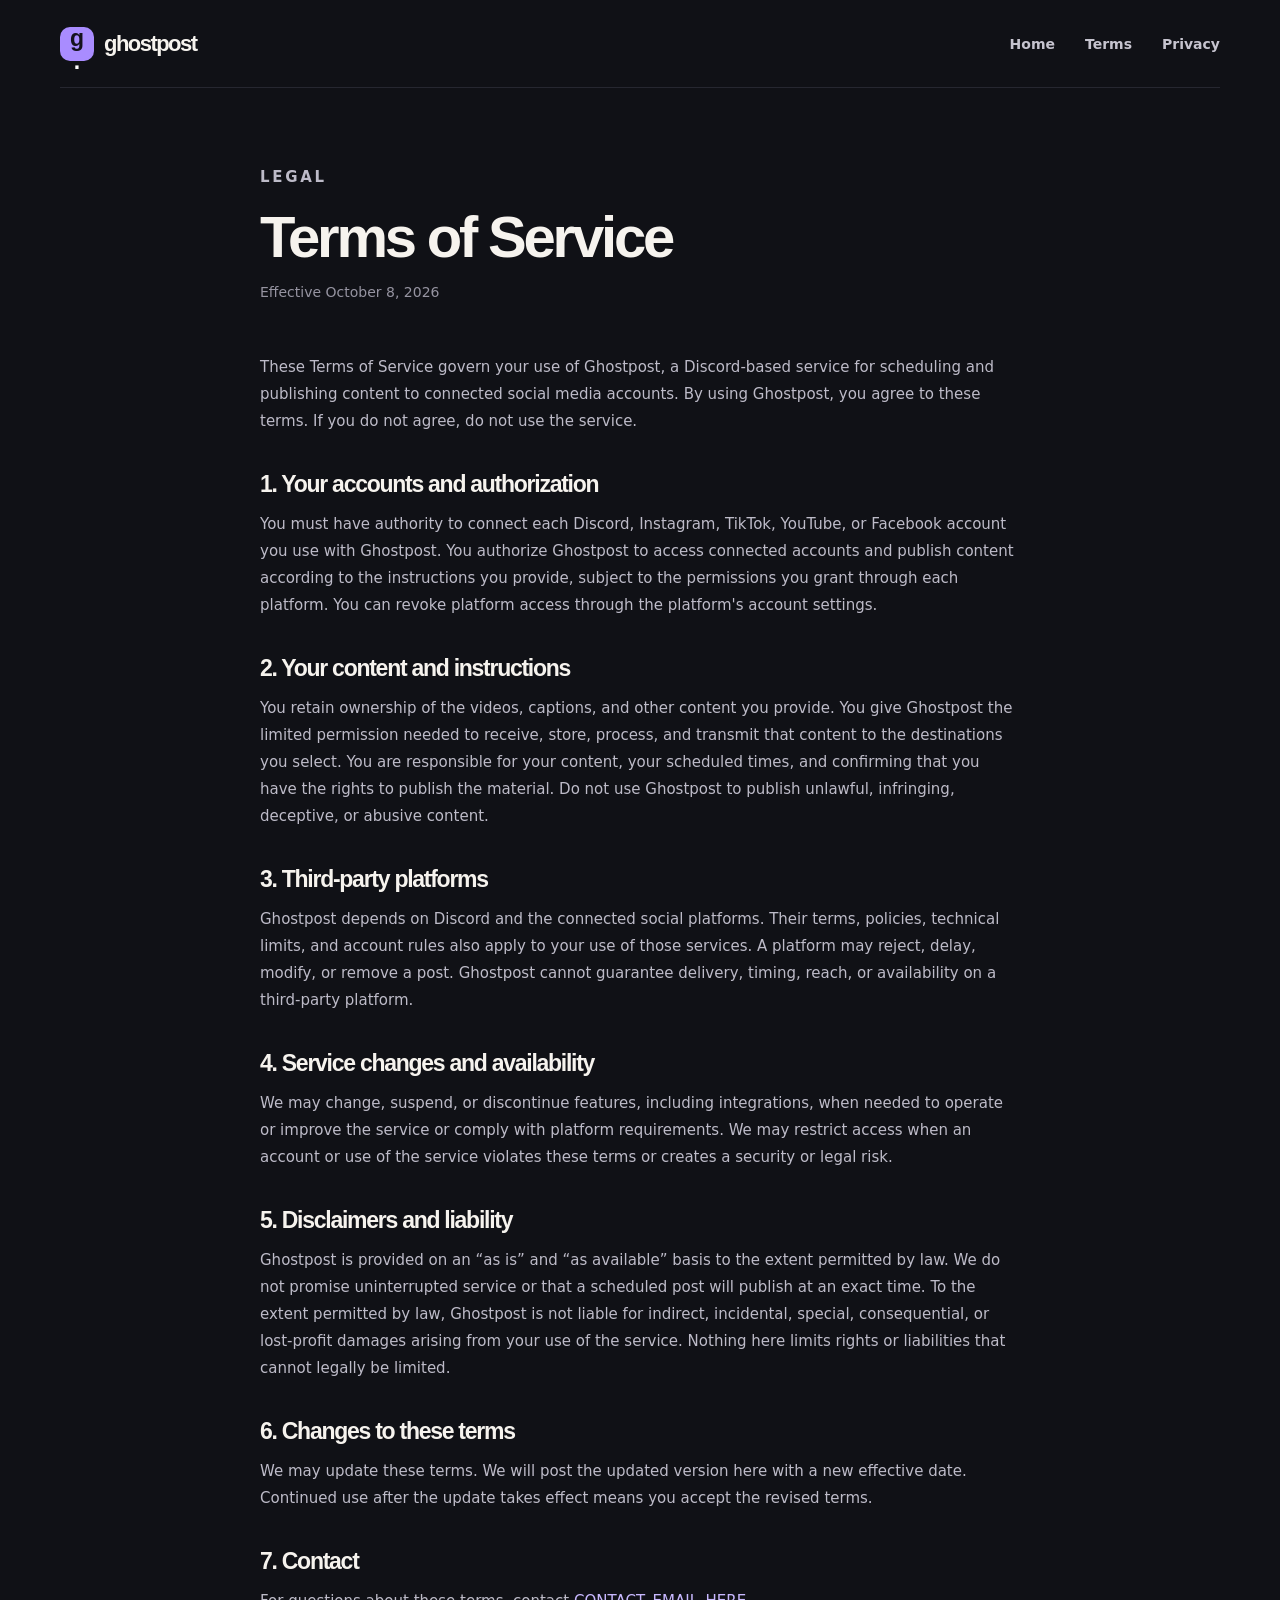
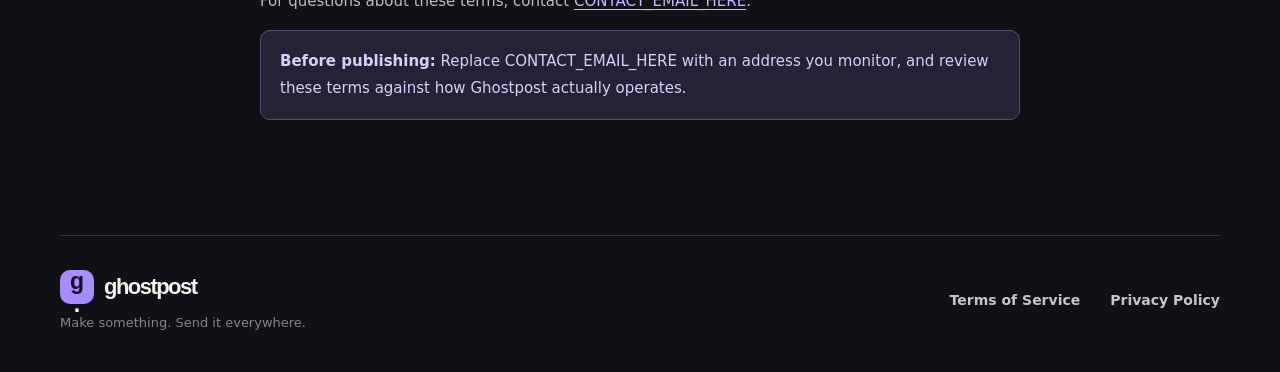
==== terms.html @ 09c100df "init commit" ====
<!doctype html>
<html lang="en">
<head><meta charset="utf-8"><meta name="viewport" content="width=device-width, initial-scale=1"><meta name="theme-color" content="#101116"><meta name="description" content="Ghostpost Terms of Service"><title>Terms of Service — Ghostpost</title><link rel="stylesheet" href="styles.css"></head>
<body><div class="site-shell"><header class="site-header wrap"><a class="brand" href="./" aria-label="Ghostpost home"><span class="brand-mark" aria-hidden="true">g<span>.</span></span><span>ghostpost</span></a><nav aria-label="Main navigation"><a href="./">Home</a><a href="terms.html" aria-current="page">Terms</a><a href="privacy.html">Privacy</a></nav></header>
<main class="legal-main wrap"><p class="eyebrow">LEGAL</p><h1>Terms of Service</h1><p class="updated">Effective October 8, 2026</p>
<p>These Terms of Service govern your use of Ghostpost, a Discord-based service for scheduling and publishing content to connected social media accounts. By using Ghostpost, you agree to these terms. If you do not agree, do not use the service.</p>
<h2>1. Your accounts and authorization</h2><p>You must have authority to connect each Discord, Instagram, TikTok, YouTube, or Facebook account you use with Ghostpost. You authorize Ghostpost to access connected accounts and publish content according to the instructions you provide, subject to the permissions you grant through each platform. You can revoke platform access through the platform's account settings.</p>
<h2>2. Your content and instructions</h2><p>You retain ownership of the videos, captions, and other content you provide. You give Ghostpost the limited permission needed to receive, store, process, and transmit that content to the destinations you select. You are responsible for your content, your scheduled times, and confirming that you have the rights to publish the material. Do not use Ghostpost to publish unlawful, infringing, deceptive, or abusive content.</p>
<h2>3. Third-party platforms</h2><p>Ghostpost depends on Discord and the connected social platforms. Their terms, policies, technical limits, and account rules also apply to your use of those services. A platform may reject, delay, modify, or remove a post. Ghostpost cannot guarantee delivery, timing, reach, or availability on a third-party platform.</p>
<h2>4. Service changes and availability</h2><p>We may change, suspend, or discontinue features, including integrations, when needed to operate or improve the service or comply with platform requirements. We may restrict access when an account or use of the service violates these terms or creates a security or legal risk.</p>
<h2>5. Disclaimers and liability</h2><p>Ghostpost is provided on an “as is” and “as available” basis to the extent permitted by law. We do not promise uninterrupted service or that a scheduled post will publish at an exact time. To the extent permitted by law, Ghostpost is not liable for indirect, incidental, special, consequential, or lost-profit damages arising from your use of the service. Nothing here limits rights or liabilities that cannot legally be limited.</p>
<h2>6. Changes to these terms</h2><p>We may update these terms. We will post the updated version here with a new effective date. Continued use after the update takes effect means you accept the revised terms.</p>
<h2>7. Contact</h2><p>For questions about these terms, contact <a href="mailto:CONTACT_EMAIL_HERE">CONTACT_EMAIL_HERE</a>.</p>
<p class="notice"><strong>Before publishing:</strong> Replace CONTACT_EMAIL_HERE with an address you monitor, and review these terms against how Ghostpost actually operates.</p>
</main><footer class="site-footer wrap"><div><a class="brand" href="./" aria-label="Ghostpost home"><span class="brand-mark" aria-hidden="true">g<span>.</span></span><span>ghostpost</span></a><p>Make something. Send it everywhere.</p></div><nav aria-label="Legal links"><a href="terms.html">Terms of Service</a><a href="privacy.html">Privacy Policy</a></nav></footer></div></body></html>
---- styles.css ----
:root{color-scheme:dark;--bg:#101116;--panel:#1c1d26;--line:#30313d;--text:#f6f3ee;--muted:#aaa9b6;--purple:#a98cff;--purple-dark:#7865ca}
*{box-sizing:border-box}html{scroll-behavior:smooth}body{margin:0;background:var(--bg);color:var(--text);font-family:'DM Sans',system-ui,sans-serif;-webkit-font-smoothing:antialiased}a{color:inherit;text-decoration:none}a:focus-visible{outline:2px solid var(--purple);outline-offset:4px}h1,h2,h3,p{margin-top:0}.wrap{width:min(1160px,calc(100% - 48px));margin-inline:auto}.site-shell{overflow:hidden}.site-header{height:88px;display:flex;align-items:center;justify-content:space-between;gap:24px;border-bottom:1px solid #262730}.brand{display:inline-flex;align-items:center;gap:10px;font-family:'Space Grotesk',sans-serif;font-weight:700;font-size:22px;letter-spacing:-.07em}.brand-mark{width:34px;height:34px;display:grid;place-items:center;border-radius:10px;background:var(--purple);color:#15121e;font-size:23px;line-height:1;letter-spacing:-.13em;padding-right:3px}.brand-mark span{color:#fff}.site-header nav,.site-footer nav{display:flex;gap:30px;align-items:center}.site-header nav a,.site-footer nav a{font-size:14px;font-weight:600;color:#c6c4cf;transition:color .2s}.site-header nav a:hover,.site-footer nav a:hover{color:#fff}.hero{min-height:650px;display:grid;grid-template-columns:1fr 1fr;align-items:center;gap:52px;padding-block:100px 110px}.hero-copy{max-width:580px}.eyebrow{color:var(--purple);font-size:12px;font-weight:700;letter-spacing:.18em}.status-dot{display:inline-block;width:7px;height:7px;border-radius:50%;background:var(--purple);margin-right:9px;vertical-align:1px;box-shadow:0 0 13px var(--purple)}h1,h2,h3{font-family:'Space Grotesk',sans-serif;letter-spacing:-.055em}h1{font-size:clamp(48px,5.3vw,77px);line-height:1.06;margin:23px 0 27px}h1 em{font-style:normal;color:var(--purple)}.lede{font-size:18px;line-height:1.72;color:var(--muted);max-width:520px;margin-bottom:36px}.primary-link{display:inline-flex;align-items:center;gap:25px;background:var(--purple);color:#17131f;padding:15px 20px;border-radius:11px;font-weight:700;box-shadow:0 8px 30px #a98cff25;transition:background .2s,transform .2s}.primary-link:hover{background:#c1adff;transform:translateY(-2px)}.preview{position:relative;background:#20212a;border:1px solid #373744;border-radius:17px;box-shadow:0 32px 90px #0008,0 0 0 11px #ffffff05;transform:rotate(1deg);overflow:hidden}.preview:before{content:'';position:absolute;z-index:-1;inset:-100px;background:radial-gradient(circle at center,#a98cff18,transparent 60%)}.preview-top{border-bottom:1px solid #393a46;height:54px;display:flex;align-items:center;padding:0 22px;font-weight:700;font-size:15px}.preview-hash{color:#8d8b9a;font-size:23px;margin-right:10px;font-weight:400}.preview-menu{margin-left:auto;color:#858390;letter-spacing:2px}.message{display:grid;grid-template-columns:40px 1fr;gap:12px;padding:24px 22px 4px;font-size:14px}.message>div{min-width:0}.avatar{width:38px;height:38px;display:grid;place-items:center;border-radius:12px;font-weight:700;font-family:'Space Grotesk',sans-serif}.avatar-you{background:#385b83;color:#fff}.avatar-bot{background:var(--purple);color:#1c1826;font-size:17px}.message-meta{display:flex;gap:9px;align-items:center;flex-wrap:wrap}.message-meta strong{font-size:14px}.message-meta span{color:#888895;font-size:11px}.message p{line-height:1.6;color:#d8d6df;margin:6px 0 12px}.mention{color:#c9b8ff;background:#534879;padding:2px 5px;border-radius:4px}.attachment{border:1px solid #41404d;border-radius:8px;background:#292a34;display:flex;align-items:center;gap:10px;padding:12px;font-size:12px;color:#d1cedb;max-width:300px}.play{background:#55506e;color:#e6dfff;border-radius:5px;padding:7px;font-size:10px}.file-size{margin-left:auto;color:#8f8d9a}.bot-message{padding-bottom:29px}.bot-tag{font-size:9px!important;color:#fff!important;background:var(--purple-dark);padding:2px 5px;border-radius:3px;font-weight:700}.destinations{display:flex;gap:6px;flex-wrap:wrap}.destinations span{font-size:10px;border:1px solid #494656;border-radius:5px;color:#bcb8ca;padding:5px 7px}.section{padding-block:100px 120px;border-top:1px solid #262730}.section-heading{max-width:600px}.section-heading h2,.platform-section h2{font-size:clamp(36px,4vw,52px);line-height:1.15;margin:12px 0 16px}.section-heading>p:last-child{color:var(--muted);font-size:17px;line-height:1.6}.steps{display:grid;grid-template-columns:repeat(3,1fr);gap:16px;margin-top:48px}.steps article{padding:29px;border:1px solid var(--line);border-radius:14px;background:#191a21}.step-number{color:var(--purple);font-family:'Space Grotesk',sans-serif;font-size:14px;font-weight:700}.steps h3{font-size:21px;margin:35px 0 11px}.steps p{color:var(--muted);line-height:1.65;font-size:14px;margin:0}.platform-section{padding:52px 0 110px;display:flex;justify-content:space-between;align-items:center;gap:40px}.platform-section h2{margin-bottom:0}.platform-list{display:flex;flex-wrap:wrap;gap:10px;justify-content:flex-end}.platform-list span{border:1px solid #464253;border-radius:100px;padding:11px 15px;color:#d8d4e2;background:#1c1b25;font-weight:600;font-size:13px}.site-footer{padding:34px 0 42px;border-top:1px solid #30313a;display:flex;justify-content:space-between;align-items:center;gap:25px}.site-footer p{color:#85838f;font-size:13px;margin:11px 0 0}.legal-main{max-width:760px;margin:0 auto;padding:76px 0 100px}.legal-main .eyebrow{margin-bottom:15px}.legal-main h1{font-size:clamp(38px,5vw,58px);margin:0 0 13px}.legal-main .updated{color:#9694a1;font-size:14px;margin-bottom:48px}.legal-main h2{font-size:23px;margin:36px 0 13px}.legal-main p,.legal-main li{color:#bdbbc8;line-height:1.8;font-size:15px}.legal-main ul{padding-left:22px}.legal-main a:not(.brand){color:#c8b8ff;text-decoration:underline;text-underline-offset:3px}.notice{border:1px solid #5b4c7a;background:#262134;border-radius:10px;padding:17px 19px;color:#d9cffa!important}
@media(max-width:900px){.hero{grid-template-columns:1fr;padding-block:75px 90px;gap:70px}.hero-copy{max-width:680px}.preview{max-width:620px;transform:none}.platform-section{display:block}.platform-list{justify-content:flex-start;margin-top:30px}}
@media(max-width:620px){.wrap{width:min(100% - 36px,1160px)}.site-header{height:auto;min-height:80px;align-items:flex-start;flex-direction:column;padding-block:19px;gap:17px}.site-header nav{gap:22px;flex-wrap:wrap}.site-header nav a{font-size:12px}.hero{padding-top:66px;gap:55px}.lede{font-size:16px}.preview{margin-inline:2px}.message{padding-left:14px;padding-right:14px;gap:9px;grid-template-columns:34px 1fr}.avatar{width:32px;height:32px}.steps{grid-template-columns:1fr}.steps h3{margin-top:20px}.section{padding-block:75px}.platform-section{padding-bottom:75px}.site-footer{align-items:flex-start;flex-direction:column}.site-footer nav{gap:20px;flex-wrap:wrap}.legal-main{padding-top:55px}}
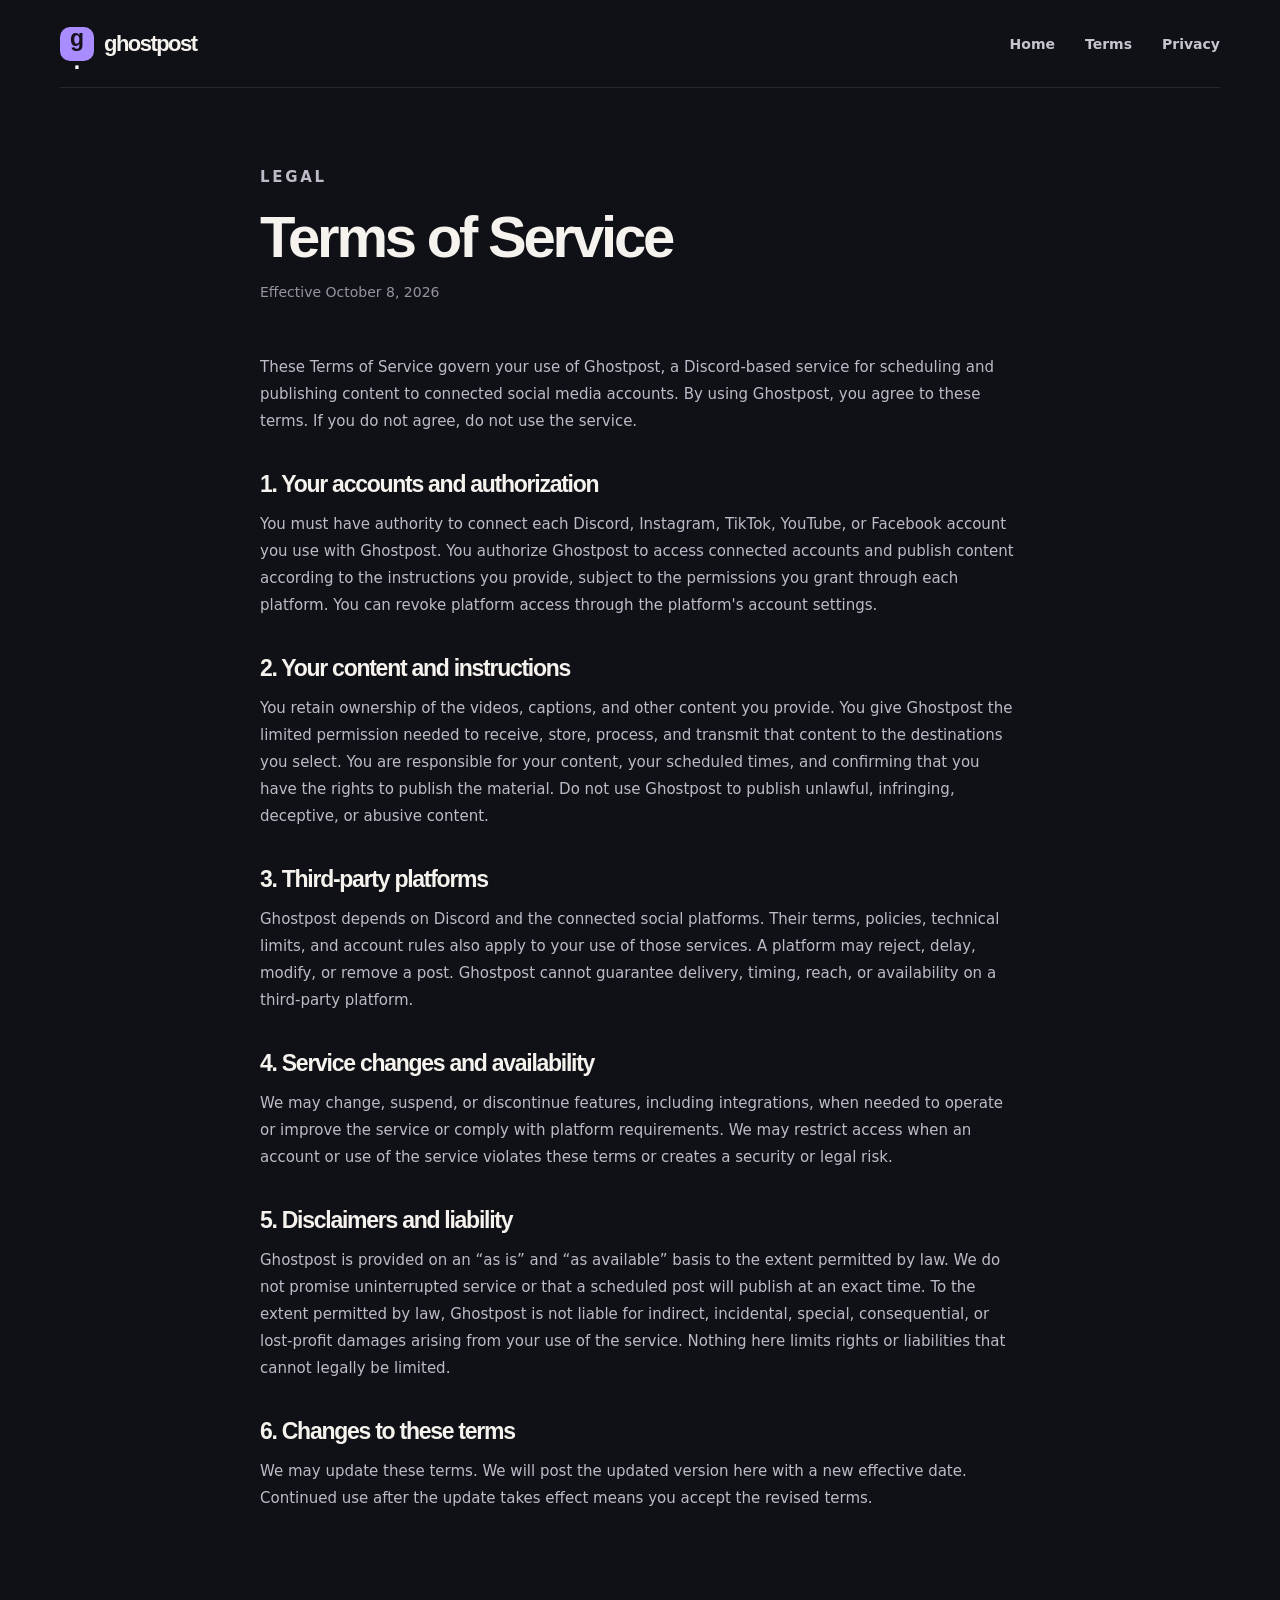
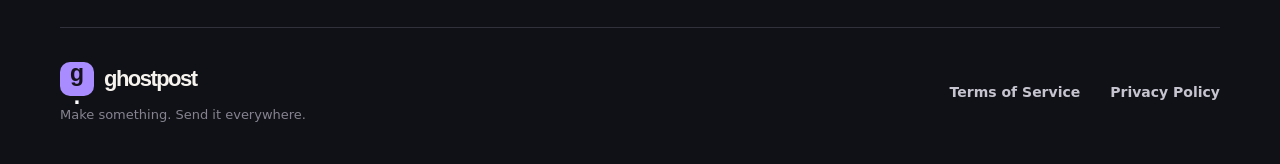
==== commit ea374f47: "removed inaccurate email" ====
--- a/terms.html
+++ b/terms.html
@@ -10,6 +10,6 @@
 <h2>4. Service changes and availability</h2><p>We may change, suspend, or discontinue features, including integrations, when needed to operate or improve the service or comply with platform requirements. We may restrict access when an account or use of the service violates these terms or creates a security or legal risk.</p>
 <h2>5. Disclaimers and liability</h2><p>Ghostpost is provided on an “as is” and “as available” basis to the extent permitted by law. We do not promise uninterrupted service or that a scheduled post will publish at an exact time. To the extent permitted by law, Ghostpost is not liable for indirect, incidental, special, consequential, or lost-profit damages arising from your use of the service. Nothing here limits rights or liabilities that cannot legally be limited.</p>
 <h2>6. Changes to these terms</h2><p>We may update these terms. We will post the updated version here with a new effective date. Continued use after the update takes effect means you accept the revised terms.</p>
-<h2>7. Contact</h2><p>For questions about these terms, contact <a href="mailto:CONTACT_EMAIL_HERE">CONTACT_EMAIL_HERE</a>.</p>
-<p class="notice"><strong>Before publishing:</strong> Replace CONTACT_EMAIL_HERE with an address you monitor, and review these terms against how Ghostpost actually operates.</p>
+<!---h2>7. Contact</h2><p>For questions about these terms, contact <a href="mailto:CONTACT_EMAIL_HERE">CONTACT_EMAIL_HERE</a>.</p>
+<p class="notice"><strong>Before publishing:</strong> Replace CONTACT_EMAIL_HERE with an address you monitor, and review these terms against how Ghostpost actually operates.</p> <-->
 </main><footer class="site-footer wrap"><div><a class="brand" href="./" aria-label="Ghostpost home"><span class="brand-mark" aria-hidden="true">g<span>.</span></span><span>ghostpost</span></a><p>Make something. Send it everywhere.</p></div><nav aria-label="Legal links"><a href="terms.html">Terms of Service</a><a href="privacy.html">Privacy Policy</a></nav></footer></div></body></html>
